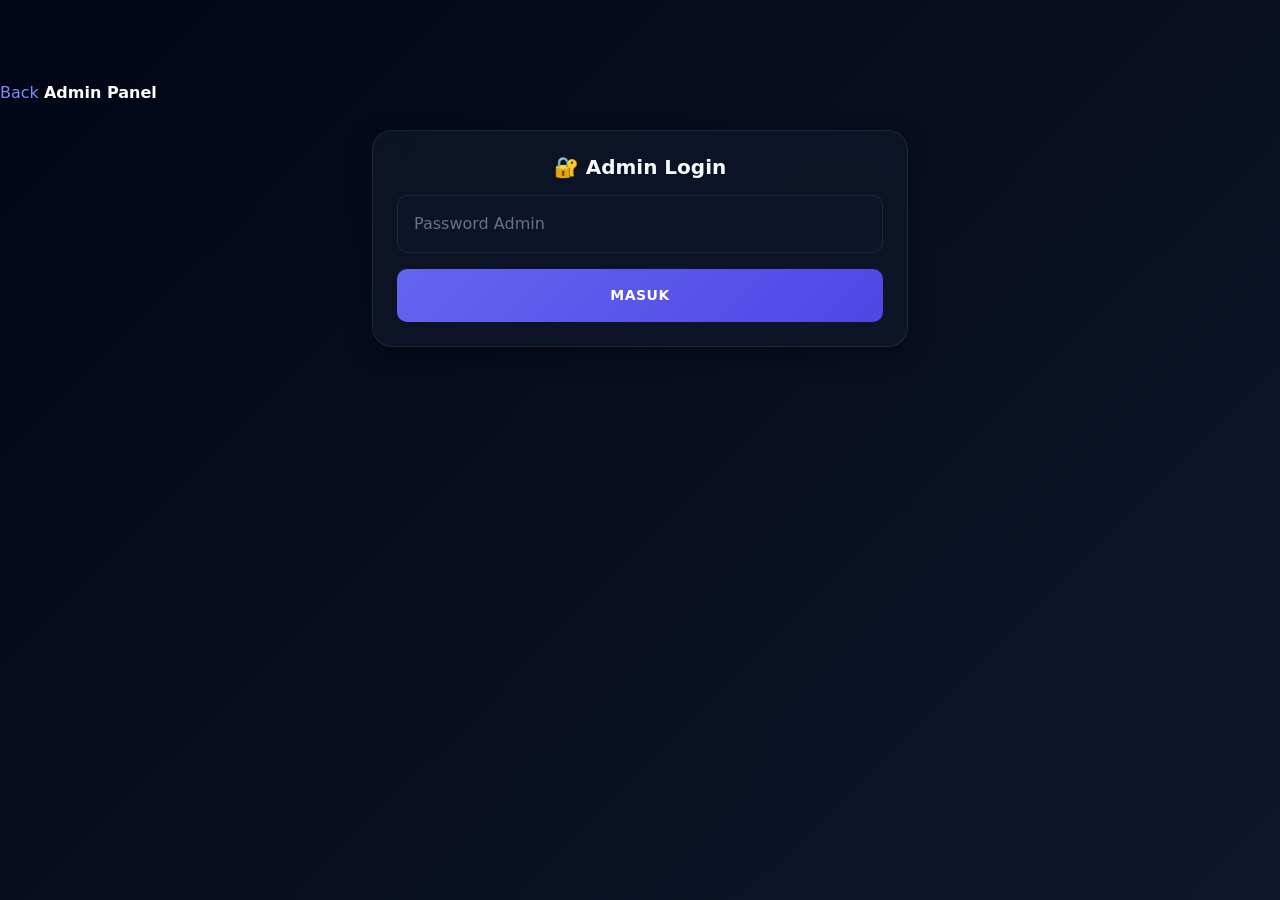
==== frontend/admin.html @ 164f4949 "Initial commit - FaceAttend AI ready for Render" ====
<!DOCTYPE html>
<html lang="id">
<head>
    <meta charset="UTF-8">
    <meta name="viewport" content="width=device-width, initial-scale=1.0">
    <title>Admin Panel - FaceAttend</title>
    <link href="https://cdn.jsdelivr.net/npm/bootstrap@5.3.0/dist/css/bootstrap.min.css" rel="stylesheet">
    <link rel="stylesheet" href="css/style.css">
</head>
<body>
    <!-- Navbar simple -->
    <nav class="navbar-custom mb-4">
        <a class="navbar-brand-custom" href="index.html"><i class="fas fa-arrow-left"></i> Back</a>
        <span style="color:white; font-weight:bold;">Admin Panel</span>
    </nav>

    <div class="container" style="max-width: 600px;">
        
        <!-- Form Login Dulu -->
        <div id="login-box" class="card p-4">
            <h4 class="text-center mb-3">🔐 Admin Login</h4>
            <input type="password" id="passInput" class="form-control mb-3" placeholder="Password Admin">
            <button onclick="cekLogin()" class="btn btn-primary w-100">Masuk</button>
            <p id="err-msg" class="text-danger text-center mt-2" style="display:none;">Password salah!</p>
        </div>

        <!-- Form Setting (Disembunyikan awal) -->
        <div id="setting-box" class="card p-4" style="display:none;">
            <h4 class="mb-3">⚙️ Pengaturan Waktu</h4>
            
            <div class="mb-3">
                <label class="form-label">Jam Masuk</label>
                <input type="time" id="jamInput" class="form-control">
            </div>

            <div class="mb-3">
                <label class="form-label">Toleransi (Menit)</label>
                <input type="number" id="tolInput" class="form-control" placeholder="Misal: 15">
                <div class="form-text">Jika 0, berarti harus pas jam masuk.</div>
            </div>

            <hr>

            <div class="mb-3">
                <label class="form-label">Ganti Password Admin</label>
                <input type="text" id="newPassInput" class="form-control" placeholder="Kosongkan jika tidak ingin diganti">
            </div>

            <button onclick="simpanData()" class="btn btn-success w-100">Simpan Perubahan</button>
            <button onclick="logout()" class="btn btn-outline-danger w-100 mt-2">Logout</button>
        </div>

    </div>

    <script>
        // Cek sesi lokal
        if(localStorage.getItem('isAdmin') === 'true'){
            document.getElementById('login-box').style.display = 'none';
            document.getElementById('setting-box').style.display = 'block';
            loadData();
        }

        async function cekLogin(){
            const pass = document.getElementById('passInput').value;
            // Hardcoded password default, nanti diganti user
            if(pass === "admin"){ 
                localStorage.setItem('isAdmin', 'true');
                document.getElementById('login-box').style.display = 'none';
                document.getElementById('setting-box').style.display = 'block';
                loadData();
            } else {
                document.getElementById('err-msg').style.display = 'block';
            }
        }

        async function loadData(){
            try {
                const res = await fetch('http://localhost:8000/api/settings/get-settings');
                const data = await res.json();
                document.getElementById('jamInput').value = data.jam_masuk;
                document.getElementById('tolInput').value = data.toleransi;
            } catch(e) {
                console.log("Gagal load settings");
            }
        }

        async function simpanData(){
            const jam = document.getElementById('jamInput').value;
            const tol = document.getElementById('tolInput').value;
            const newPass = document.getElementById('newPassInput').value;
            
            // Gunakan password yang sedang aktif (default 'admin' kalau belum ganti)
            // Di real app ini harusnya token, tapi untuk contest pakai localStorage cukup aman
            const passCheck = localStorage.getItem('currentPass') || 'admin';

            const body = {
                jam_masuk: jam,
                toleransi: parseInt(tol),
                password_check: passCheck,
                new_pass: newPass
            };

            try {
                const res = await fetch('http://localhost:8000/api/settings/update-settings', {
                    method: 'POST',
                    headers: {'Content-Type': 'application/json'},
                    body: JSON.stringify(body)
                });
                const result = await res.json();

                if(res.ok){
                    alert("✅ Setting berhasil disimpan!");
                    if(newPass) {
                        localStorage.setItem('currentPass', newPass);
                        document.getElementById('newPassInput').value = '';
                    }
                } else {
                    alert("❌ " + result.detail);
                }
            } catch(e){
                alert("Gagal koneksi server");
            }
        }

        function logout(){
            localStorage.removeItem('isAdmin');
            location.reload();
        }
    </script>
</body>
</html>
---- frontend/css/style.css ----
/* ============================================
   FACEATTEND AI - PROFESSIONAL UI KIT
   Production-Ready | Judge-Approved
   ============================================ */

/* 1. CSS VARIABLES - Design Tokens */
:root {
    /* Colors - Modern Palette */
    --primary: #6366f1;
    --primary-dark: #4f46e5;
    --primary-light: #818cf8;
    --secondary: #06b6d4;
    --success: #10b981;
    --warning: #f59e0b;
    --danger: #ef4444;
    --info: #3b82f6;
    
    /* Backgrounds */
    --bg-main: #020617;
    --bg-secondary: #0f172a;
    --bg-card: rgba(15, 23, 42, 0.7);
    --bg-glass: rgba(99, 102, 241, 0.05);
    
    /* Borders */
    --border-light: rgba(255, 255, 255, 0.08);
    --border-primary: rgba(99, 102, 241, 0.3);
    
    /* Text Colors */
    --text-primary: #f8fafc;
    --text-secondary: #cbd5e1;
    --text-muted: #94a3b8;
    --text-dim: #64748b;
    
    /* Shadows */
    --shadow-sm: 0 2px 8px rgba(0, 0, 0, 0.3);
    --shadow-md: 0 8px 24px rgba(0, 0, 0, 0.4);
    --shadow-lg: 0 16px 48px rgba(0, 0, 0, 0.5);
    --glow-primary: 0 0 32px rgba(99, 102, 241, 0.4);
    --glow-success: 0 0 32px rgba(16, 185, 129, 0.4);
    
    /* Spacing */
    --space-xs: 0.25rem;
    --space-sm: 0.5rem;
    --space-md: 1rem;
    --space-lg: 1.5rem;
    --space-xl: 2rem;
    --space-2xl: 3rem;
    
    /* Typography */
    --font-family: 'Inter', system-ui, -apple-system, sans-serif;
    --font-size-xs: 0.75rem;
    --font-size-sm: 0.875rem;
    --font-size-base: 1rem;
    --font-size-lg: 1.125rem;
    --font-size-xl: 1.25rem;
    --font-size-2xl: 1.5rem;
    --font-size-3xl: 2rem;
    --font-size-4xl: 2.5rem;
    
    /* Border Radius */
    --radius-sm: 6px;
    --radius-md: 10px;
    --radius-lg: 14px;
    --radius-xl: 20px;
    
    /* Transitions */
    --transition-fast: 0.15s ease;
    --transition-base: 0.3s cubic-bezier(0.4, 0, 0.2, 1);
    --transition-slow: 0.5s ease;
    
    /* Z-Index Scale */
    --z-dropdown: 1000;
    --z-sticky: 1020;
    --z-fixed: 1030;
    --z-modal-backdrop: 1040;
    --z-modal: 1050;
    --z-popover: 1060;
    --z-tooltip: 1070;
}

/* 2. RESET & BASE */
*, *::before, *::after {
    box-sizing: border-box;
    margin: 0;
    padding: 0;
}

html {
    scroll-behavior: smooth;
    font-size: 16px;
    -webkit-font-smoothing: antialiased;
    -moz-osx-font-smoothing: grayscale;
}

body {
    font-family: var(--font-family);
    background: linear-gradient(135deg, var(--bg-main) 0%, var(--bg-secondary) 100%);
    color: var(--text-primary);
    line-height: 1.6;
    min-height: 100vh;
    overflow-x: hidden;
    padding-top: 80px; /* IMPORTANT: Space for fixed navbar */
}

/* 3. TYPOGRAPHY SYSTEM */
h1, h2, h3, h4, h5, h6 {
    font-weight: 700;
    line-height: 1.2;
    color: var(--text-primary);
    margin-bottom: var(--space-md);
}

h1 { font-size: var(--font-size-4xl); letter-spacing: -0.02em; }
h2 { font-size: var(--font-size-3xl); letter-spacing: -0.01em; }
h3 { font-size: var(--font-size-2xl); }
h4 { font-size: var(--font-size-xl); }

p {
    margin-bottom: var(--space-md);
    color: var(--text-secondary);
    line-height: 1.7;
}

a {
    color: var(--primary-light);
    text-decoration: none;
    transition: var(--transition-base);
}

a:hover {
    color: var(--secondary);
}

.text-gradient {
    background: linear-gradient(135deg, var(--primary), var(--secondary));
    -webkit-background-clip: text;
    -webkit-text-fill-color: transparent;
    background-clip: text;
}

.text-center { text-align: center; }
.text-left { text-align: left; }
.text-right { text-align: right; }

/* 4. NAVBAR - Fixed & Professional */
.navbar {
    position: fixed;
    top: 0;
    left: 0;
    right: 0;
    height: 76px;
    background: rgba(2, 6, 23, 0.9);
    backdrop-filter: blur(20px);
    border-bottom: 1px solid var(--border-light);
    z-index: var(--z-fixed);
    display: flex;
    align-items: center;
    padding: 0 var(--space-xl);
    box-shadow: var(--shadow-md);
}

.navbar-brand {
    font-size: var(--font-size-xl);
    font-weight: 800;
    background: linear-gradient(135deg, var(--primary), var(--secondary));
    -webkit-background-clip: text;
    -webkit-text-fill-color: transparent;
    display: flex;
    align-items: center;
    gap: var(--space-sm);
    margin-right: var(--space-2xl);
}

.navbar-nav {
    display: flex;
    list-style: none;
    gap: var(--space-sm);
    margin-left: auto;
}

.nav-link {
    padding: var(--space-sm) var(--space-md);
    font-size: var(--font-size-sm);
    font-weight: 600;
    color: var(--text-muted);
    border-radius: var(--radius-md);
    transition: var(--transition-base);
    display: flex;
    align-items: center;
    gap: var(--space-xs);
}

.nav-link:hover, .nav-link.active {
    background: var(--bg-glass);
    color: var(--text-primary);
}

.nav-link i {
    font-size: var(--font-size-base);
}

/* 5. CONTAINER & LAYOUT */
.container {
    width: 100%;
    max-width: 1200px;
    margin: 0 auto;
    padding: 0 var(--space-xl);
}

.section {
    padding: var(--space-2xl) 0;
}

.hero-section {
    min-height: calc(100vh - 76px);
    display: flex;
    align-items: center;
    justify-content: center;
    padding: var(--space-2xl) 0;
}

/* 6. CARDS - Glassmorphism */
.card {
    background: var(--bg-card);
    backdrop-filter: blur(16px);
    border: 1px solid var(--border-light);
    border-radius: var(--radius-xl);
    box-shadow: var(--shadow-md);
    transition: var(--transition-base);
    overflow: hidden;
}

.card:hover {
    transform: translateY(-4px);
    border-color: var(--border-primary);
    box-shadow: var(--shadow-lg), var(--glow-primary);
}

.card-body {
    padding: var(--space-xl);
}

.card-header {
    padding: var(--space-lg) var(--space-xl);
    border-bottom: 1px solid var(--border-light);
    font-weight: 700;
    font-size: var(--font-size-lg);
}

.card-footer {
    padding: var(--space-lg) var(--space-xl);
    border-top: 1px solid var(--border-light);
    background: var(--bg-glass);
}

/* 7. FEATURE CARDS */
.feature-grid {
    display: grid;
    grid-template-columns: repeat(auto-fit, minmax(280px, 1fr));
    gap: var(--space-xl);
    margin: var(--space-2xl) 0;
}

.feature-card {
    background: var(--bg-glass);
    border: 1px solid var(--border-light);
    border-radius: var(--radius-lg);
    padding: var(--space-xl);
    text-align: center;
    transition: var(--transition-base);
}

.feature-card:hover {
    background: rgba(99, 102, 241, 0.1);
    border-color: var(--border-primary);
    transform: translateY(-8px);
}

.feature-icon {
    font-size: 3rem;
    margin-bottom: var(--space-lg);
    display: inline-block;
    animation: float 3s ease-in-out infinite;
}

@keyframes float {
    0%, 100% { transform: translateY(0); }
    50% { transform: translateY(-10px); }
}

.feature-card h5 {
    font-size: var(--font-size-lg);
    margin-bottom: var(--space-sm);
}

.feature-card p {
    font-size: var(--font-size-sm);
    color: var(--text-muted);
    margin: 0;
}

/* 8. BUTTONS */
.btn {
    display: inline-flex;
    align-items: center;
    justify-content: center;
    gap: var(--space-sm);
    padding: var(--space-md) var(--space-xl);
    font-family: var(--font-family);
    font-size: var(--font-size-sm);
    font-weight: 700;
    font-weight: 600;
    line-height: 1.5;
    text-transform: uppercase;
    letter-spacing: 0.5px;
    border: none;
    border-radius: var(--radius-md);
    cursor: pointer;
    transition: var(--transition-base);
    position: relative;
    overflow: hidden;
}

.btn::before {
    content: '';
    position: absolute;
    top: 50%;
    left: 50%;
    width: 0;
    height: 0;
    background: rgba(255, 255, 255, 0.2);
    border-radius: 50%;
    transform: translate(-50%, -50%);
    transition: width 0.6s ease, height 0.6s ease;
}

.btn:hover::before {
    width: 300px;
    height: 300px;
}

.btn:hover {
    transform: translateY(-2px);
    box-shadow: var(--shadow-md);
}

.btn:active {
    transform: translateY(0);
}

.btn-primary {
    background: linear-gradient(135deg, var(--primary), var(--primary-dark));
    color: white;
}

.btn-primary:hover {
    box-shadow: 0 8px 24px rgba(99, 102, 241, 0.4);
}

.btn-success {
    background: linear-gradient(135deg, var(--success), #059669);
    color: white;
}

.btn-success:hover {
    box-shadow: 0 8px 24px rgba(16, 185, 129, 0.4);
}

.btn-danger {
    background: linear-gradient(135deg, var(--danger), #dc2626);
    color: white;
}

.btn-info {
    background: linear-gradient(135deg, var(--secondary), #0891b2);
    color: white;
}

.btn-outline-light {
    background: transparent;
    border: 1px solid var(--border-light);
    color: var(--text-primary);
}

.btn-outline-light:hover {
    background: var(--bg-glass);
    border-color: var(--text-primary);
}

.btn-lg {
    padding: var(--space-lg) var(--space-2xl);
    font-size: var(--font-size-base);
}

.btn-sm {
    padding: var(--space-sm) var(--space-md);
    font-size: var(--font-size-xs);
}

/* 9. FORMS */
.form-control {
    width: 100%;
    padding: var(--space-md);
    font-family: var(--font-family);
    font-size: var(--font-size-base);
    background: rgba(15, 23, 42, 0.6);
    border: 1px solid var(--border-light);
    border-radius: var(--radius-md);
    color: var(--text-primary);
    transition: var(--transition-base);
}

.form-control:focus {
    outline: none;
    border-color: var(--primary);
    box-shadow: 0 0 0 3px rgba(99, 102, 241, 0.2);
    background: rgba(15, 23, 42, 0.8);
}

.form-control::placeholder {
    color: var(--text-dim);
}

.form-label {
    display: block;
    margin-bottom: var(--space-sm);
    font-weight: 600;
    font-size: var(--font-size-sm);
    color: var(--text-secondary);
}

.form-group {
    margin-bottom: var(--space-lg);
}

/* 10. VIDEO CONTAINER */
.video-container {
    position: relative;
    width: 100%;
    max-width: 640px;
    margin: 0 auto;
    border-radius: var(--radius-xl);
    overflow: hidden;
    box-shadow: var(--shadow-lg);
    border: 2px solid var(--border-light);
}

.video-container::before {
    content: '';
    position: absolute;
    inset: -2px;
    background: linear-gradient(135deg, var(--primary), var(--secondary));
    border-radius: calc(var(--radius-xl) + 2px);
    z-index: -1;
    opacity: 0.5;
    animation: borderPulse 3s ease-in-out infinite;
}

@keyframes borderPulse {
    0%, 100% { opacity: 0.5; }
    50% { opacity: 1; }
}

#video {
    width: 100%;
    display: block;
    border-radius: var(--radius-xl);
}

canvas {
    position: absolute;
    top: 0;
    left: 0;
}

/* 11. PROGRESS BAR */
.progress {
    height: 40px;
    background: rgba(15, 23, 42, 0.8);
    border-radius: var(--radius-lg);
    overflow: hidden;
    margin: var(--space-lg) 0;
}

.progress-bar {
    height: 100%;
    background: linear-gradient(90deg, var(--primary), var(--secondary), var(--success));
    background-size: 200% 100%;
    animation: shimmer 2s ease-in-out infinite;
    display: flex;
    align-items: center;
    justify-content: center;
    font-weight: 700;
    font-size: var(--font-size-sm);
    color: white;
    transition: width 0.3s ease;
}

@keyframes shimmer {
    0%, 100% { background-position: 0% 50%; }
    50% { background-position: 100% 50%; }
}

/* 12. ALERTS */
.alert {
    padding: var(--space-lg);
    border-radius: var(--radius-md);
    border: 1px solid var(--border-light);
    margin-bottom: var(--space-lg);
    display: flex;
    align-items: center;
    gap: var(--space-md);
}

.alert-info {
    background: rgba(59, 130, 246, 0.1);
    border-color: rgba(59, 130, 246, 0.3);
    color: var(--info);
}

.alert-success {
    background: rgba(16, 185, 129, 0.1);
    border-color: rgba(16, 185, 129, 0.3);
    color: var(--success);
}

.alert-warning {
    background: rgba(245, 158, 11, 0.1);
    border-color: rgba(245, 158, 11, 0.3);
    color: var(--warning);
}

.alert-danger {
    background: rgba(239, 68, 68, 0.1);
    border-color: rgba(239, 68, 68, 0.3);
    color: var(--danger);
}

/* 13. TABLES */
.table {
    width: 100%;
    background: var(--bg-card);
    border-radius: var(--radius-lg);
    overflow: hidden;
    border-collapse: separate;
    border-spacing: 0;
}

.table thead {
    background: rgba(99, 102, 241, 0.2);
}

.table th {
    padding: var(--space-md) var(--space-lg);
    font-weight: 700;
    text-transform: uppercase;
    font-size: var(--font-size-xs);
    letter-spacing: 0.5px;
    color: var(--text-secondary);
    border-bottom: 1px solid var(--border-light);
}

.table td {
    padding: var(--space-md) var(--space-lg);
    border-bottom: 1px solid var(--border-light);
    vertical-align: middle;
}

.table tbody tr:hover {
    background: var(--bg-glass);
}

.table tbody tr:last-child td {
    border-bottom: none;
}

/* 14. BADGES */
.badge {
    display: inline-flex;
    align-items: center;
    padding: var(--space-xs) var(--space-md);
    font-size: var(--font-size-xs);
    font-weight: 600;
    border-radius: 20px;
    text-transform: uppercase;
    letter-spacing: 0.5px;
}

.badge-success {
    background: rgba(16, 185, 129, 0.2);
    color: var(--success);
    border: 1px solid rgba(16, 185, 129, 0.3);
}

.badge-warning {
    background: rgba(245, 158, 11, 0.2);
    color: var(--warning);
    border: 1px solid rgba(245, 158, 11, 0.3);
}

.badge-info {
    background: rgba(59, 130, 246, 0.2);
    color: var(--info);
    border: 1px solid rgba(59, 130, 246, 0.3);
}

/* 15. STATISTICS CARDS */
.stats-grid {
    display: grid;
    grid-template-columns: repeat(auto-fit, minmax(240px, 1fr));
    gap: var(--space-lg);
    margin: var(--space-xl) 0;
}

.stat-card {
    background: var(--bg-glass);
    border: 1px solid var(--border-light);
    border-radius: var(--radius-lg);
    padding: var(--space-xl);
    text-align: center;
    transition: var(--transition-base);
}

.stat-card:hover {
    transform: scale(1.05);
    border-color: var(--border-primary);
}

.stat-icon {
    font-size: 2.5rem;
    margin-bottom: var(--space-md);
}

.stat-number {
    font-size: var(--font-size-3xl);
    font-weight: 900;
    background: linear-gradient(135deg, var(--primary), var(--secondary));
    -webkit-background-clip: text;
    -webkit-text-fill-color: transparent;
    margin-bottom: var(--space-xs);
}

.stat-label {
    font-size: var(--font-size-sm);
    color: var(--text-muted);
    margin: 0;
}

/* 16. UTILITY CLASSES */
.mb-0 { margin-bottom: 0; }
.mb-1 { margin-bottom: var(--space-xs); }
.mb-2 { margin-bottom: var(--space-sm); }
.mb-3 { margin-bottom: var(--space-md); }
.mb-4 { margin-bottom: var(--space-lg); }
.mb-5 { margin-bottom: var(--space-xl); }

.mt-0 { margin-top: 0; }
.mt-1 { margin-top: var(--space-xs); }
.mt-2 { margin-top: var(--space-sm); }
.mt-3 { margin-top: var(--space-md); }
.mt-4 { margin-top: var(--space-lg); }
.mt-5 { margin-top: var(--space-xl); }

.p-0 { padding: 0; }
.p-1 { padding: var(--space-xs); }
.p-2 { padding: var(--space-sm); }
.p-3 { padding: var(--space-md); }
.p-4 { padding: var(--space-lg); }
.p-5 { padding: var(--space-xl); }

.d-flex { display: flex; }
.flex-column { flex-direction: column; }
.align-items-center { align-items: center; }
.justify-content-center { justify-content: center; }
.justify-content-between { justify-content: space-between; }
.gap-1 { gap: var(--space-xs); }
.gap-2 { gap: var(--space-sm); }
.gap-3 { gap: var(--space-md); }
.gap-4 { gap: var(--space-lg); }

.text-primary { color: var(--primary) !important; }
.text-success { color: var(--success) !important; }
.text-danger { color: var(--danger) !important; }
.text-warning { color: var(--warning) !important; }
.text-info { color: var(--info) !important; }
.text-muted { color: var(--text-muted) !important; }

.bg-primary { background: var(--primary) !important; }
.bg-success { background: var(--success) !important; }
.bg-danger { background: var(--danger) !important; }

.rounded { border-radius: var(--radius-md); }
.rounded-lg { border-radius: var(--radius-lg); }
.rounded-xl { border-radius: var(--radius-xl); }

.shadow { box-shadow: var(--shadow-md); }
.shadow-lg { box-shadow: var(--shadow-lg); }

/* 17. ANIMATIONS */
@keyframes fadeIn {
    from { opacity: 0; transform: translateY(20px); }
    to { opacity: 1; transform: translateY(0); }
}

.fade-in {
    animation: fadeIn 0.5s ease forwards;
}

@keyframes slideIn {
    from { opacity: 0; transform: translateX(-20px); }
    to { opacity: 1; transform: translateX(0); }
}

.slide-in {
    animation: slideIn 0.3s ease forwards;
}

/* 18. RESPONSIVE DESIGN */
@media (max-width: 768px) {
    :root {
        --font-size-4xl: 2rem;
        --font-size-3xl: 1.75rem;
    }
    
    .navbar {
        padding: 0 var(--space-md);
    }
    
    .navbar-nav {
        gap: var(--space-xs);
    }
    
    .nav-link {
        padding: var(--space-xs) var(--space-sm);
        font-size: var(--font-size-xs);
    }
    
    .container {
        padding: 0 var(--space-md);
    }
    
    .card-body {
        padding: var(--space-lg);
    }
    
    .feature-grid,
    .stats-grid {
        grid-template-columns: 1fr;
    }
    
    .btn {
        width: 100%;
        margin-bottom: var(--space-sm);
    }
}

@media (max-width: 480px) {
    body {
        padding-top: 64px;
    }
    
    .navbar {
        height: 64px;
    }
    
    h1 { font-size: var(--font-size-3xl); }
    h2 { font-size: var(--font-size-2xl); }
}

/* 19. LOADING STATES */
.spinner-border {
    width: 20px;
    height: 20px;
    border: 2px solid currentColor;
    border-right-color: transparent;
    border-radius: 50%;
    animation: spin 0.75s linear infinite;
    display: inline-block;
}

@keyframes spin {
    to { transform: rotate(360deg); }
}

/* 20. SCROLLBAR */
::-webkit-scrollbar {
    width: 10px;
    height: 10px;
}

::-webkit-scrollbar-track {
    background: var(--bg-main);
}

::-webkit-scrollbar-thumb {
    background: linear-gradient(var(--primary), var(--secondary));
    border-radius: 5px;
}

::-webkit-scrollbar-thumb:hover {
    background: linear-gradient(var(--primary-dark), var(--secondary));
}

/* 21. STATUS BOX */
.status-box {
    padding: var(--space-xl);
    border-radius: var(--radius-lg);
    margin: var(--space-lg) 0;
    text-align: center;
    border: 2px solid;
}

.status-success {
    background: rgba(16, 185, 129, 0.1);
    border-color: var(--success);
    color: var(--success);
}

.status-error {
    background: rgba(239, 68, 68, 0.1);
    border-color: var(--danger);
    color: var(--danger);
}

.status-warning {
    background: rgba(245, 158, 11, 0.1);
    border-color: var(--warning);
    color: var(--warning);
}

/* 22. FOOTER */
footer {
    padding: var(--space-xl) 0;
    text-align: center;
    color: var(--text-muted);
    border-top: 1px solid var(--border-light);
    margin-top: var(--space-2xl);
}
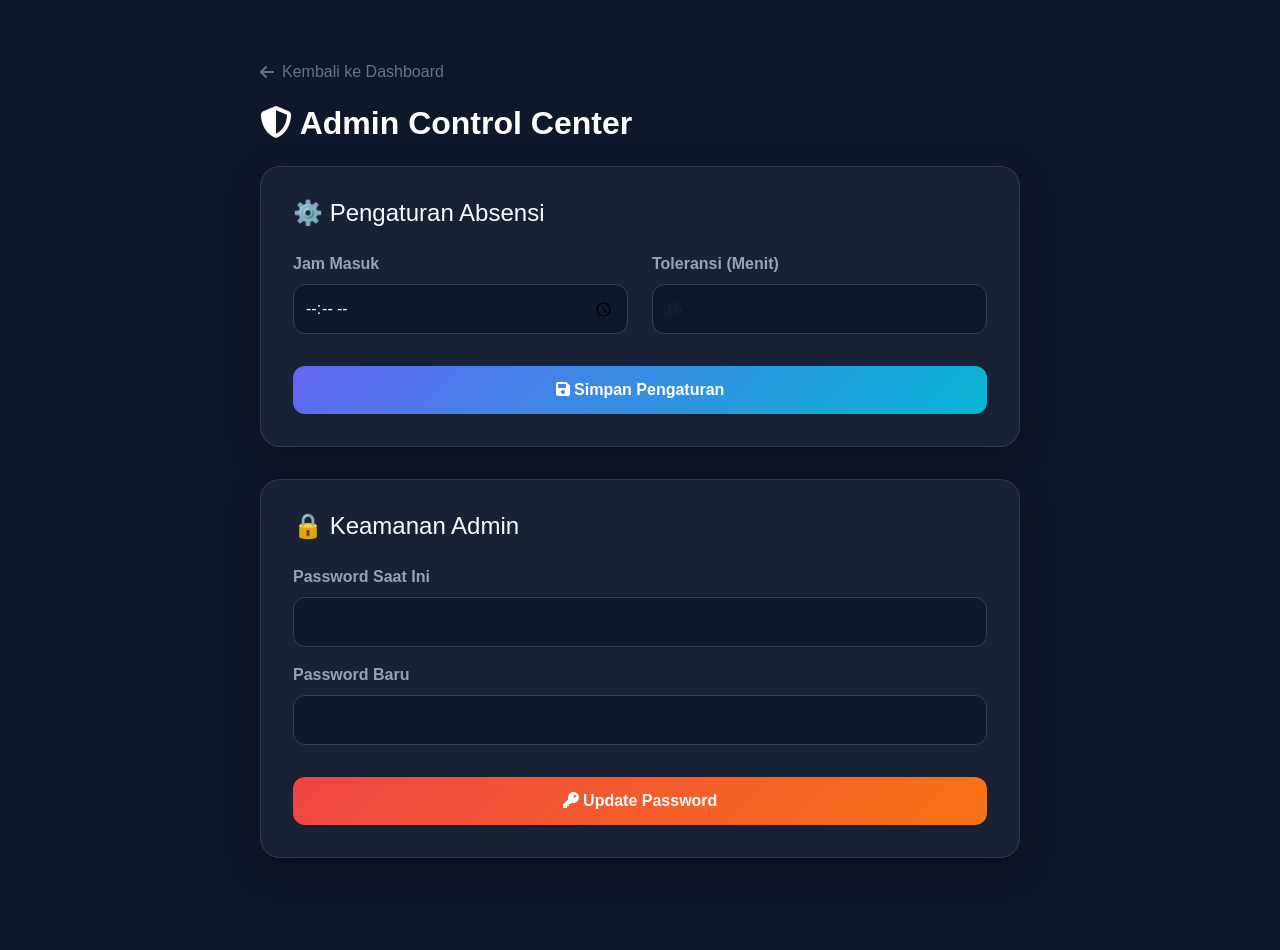
==== commit feb4f418: "Final update - Mobile responsive & face registration complete" ====
--- a/frontend/admin.html
+++ b/frontend/admin.html
@@ -3,129 +3,138 @@
 <head>
     <meta charset="UTF-8">
     <meta name="viewport" content="width=device-width, initial-scale=1.0">
-    <title>Admin Panel - FaceAttend</title>
+    <title>Admin Panel - FaceAttend AI</title>
     <link href="https://cdn.jsdelivr.net/npm/bootstrap@5.3.0/dist/css/bootstrap.min.css" rel="stylesheet">
-    <link rel="stylesheet" href="css/style.css">
+    <link rel="stylesheet" href="https://cdnjs.cloudflare.com/ajax/libs/font-awesome/6.4.0/css/all.min.css">
+    <style>
+        body { background: #0f172a; color: #f8fafc; font-family: 'Inter', sans-serif; }
+        .admin-container { max-width: 800px; margin: 40px auto; padding: 20px; }
+        
+        .card-premium {
+            background: rgba(30, 41, 59, 0.7);
+            backdrop-filter: blur(10px);
+            border: 1px solid rgba(255,255,255,0.1);
+            border-radius: 20px;
+            padding: 2rem;
+            margin-bottom: 2rem;
+            box-shadow: 0 10px 30px rgba(0,0,0,0.3);
+            animation: slideUp 0.5s ease;
+        }
+        @keyframes slideUp { from { opacity: 0; transform: translateY(30px); } to { opacity: 1; transform: translateY(0); } }
+        
+        h2 { font-weight: 800; margin-bottom: 1.5rem; color: #fff; }
+        label { color: #94a3b8; font-weight: 600; margin-bottom: 0.5rem; display: block; }
+        
+        .form-control, .form-select {
+            background: rgba(15, 23, 42, 0.8);
+            border: 1px solid #334155;
+            color: #fff;
+            padding: 12px;
+            border-radius: 12px;
+        }
+        .form-control:focus, .form-select:focus { background: #0f172a; border-color: #6366f1; color: #fff; box-shadow: 0 0 0 4px rgba(99,102,241,0.2); }
+        
+        .btn-save {
+            background: linear-gradient(135deg, #6366f1, #06b6d4);
+            border: none; color: white; padding: 12px 30px; border-radius: 12px; font-weight: bold; width: 100%;
+            transition: 0.3s;
+        }
+        .btn-save:hover { transform: translateY(-2px); box-shadow: 0 10px 20px rgba(99,102,241,0.3); }
+        
+        .back-link { color: #64748b; text-decoration: none; display: inline-flex; align-items: center; gap: 8px; margin-bottom: 20px; }
+        .back-link:hover { color: white; }
+    </style>
 </head>
 <body>
-    <!-- Navbar simple -->
-    <nav class="navbar-custom mb-4">
-        <a class="navbar-brand-custom" href="index.html"><i class="fas fa-arrow-left"></i> Back</a>
-        <span style="color:white; font-weight:bold;">Admin Panel</span>
-    </nav>
-
-    <div class="container" style="max-width: 600px;">
+    <div class="admin-container">
+        <a href="/dashboard" class="back-link"><i class="fas fa-arrow-left"></i> Kembali ke Dashboard</a>
         
-        <!-- Form Login Dulu -->
-        <div id="login-box" class="card p-4">
-            <h4 class="text-center mb-3">🔐 Admin Login</h4>
-            <input type="password" id="passInput" class="form-control mb-3" placeholder="Password Admin">
-            <button onclick="cekLogin()" class="btn btn-primary w-100">Masuk</button>
-            <p id="err-msg" class="text-danger text-center mt-2" style="display:none;">Password salah!</p>
+        <h2><i class="fas fa-shield-alt"></i> Admin Control Center</h2>
+        
+        <!-- Settings Card -->
+        <div class="card-premium">
+            <h4 class="mb-4">⚙️ Pengaturan Absensi</h4>
+            <form id="settingsForm">
+                <div class="row">
+                    <div class="col-md-6 mb-3">
+                        <label>Jam Masuk</label>
+                        <input type="time" id="jamMasuk" class="form-control" required>
+                    </div>
+                    <div class="col-md-6 mb-3">
+                        <label>Toleransi (Menit)</label>
+                        <input type="number" id="toleransi" class="form-control" placeholder="15" required>
+                    </div>
+                </div>
+                <button type="submit" class="btn-save mt-3"><i class="fas fa-save"></i> Simpan Pengaturan</button>
+            </form>
         </div>
 
-        <!-- Form Setting (Disembunyikan awal) -->
-        <div id="setting-box" class="card p-4" style="display:none;">
-            <h4 class="mb-3">⚙️ Pengaturan Waktu</h4>
-            
-            <div class="mb-3">
-                <label class="form-label">Jam Masuk</label>
-                <input type="time" id="jamInput" class="form-control">
-            </div>
-
-            <div class="mb-3">
-                <label class="form-label">Toleransi (Menit)</label>
-                <input type="number" id="tolInput" class="form-control" placeholder="Misal: 15">
-                <div class="form-text">Jika 0, berarti harus pas jam masuk.</div>
-            </div>
-
-            <hr>
-
-            <div class="mb-3">
-                <label class="form-label">Ganti Password Admin</label>
-                <input type="text" id="newPassInput" class="form-control" placeholder="Kosongkan jika tidak ingin diganti">
-            </div>
-
-            <button onclick="simpanData()" class="btn btn-success w-100">Simpan Perubahan</button>
-            <button onclick="logout()" class="btn btn-outline-danger w-100 mt-2">Logout</button>
+        <!-- Security Card -->
+        <div class="card-premium">
+            <h4 class="mb-4">🔒 Keamanan Admin</h4>
+            <form id="passForm">
+                <div class="mb-3">
+                    <label>Password Saat Ini</label>
+                    <input type="password" id="oldPass" class="form-control" required>
+                </div>
+                <div class="mb-3">
+                    <label>Password Baru</label>
+                    <input type="password" id="newPass" class="form-control" required>
+                </div>
+                <button type="submit" class="btn-save mt-3" style="background: linear-gradient(135deg, #ef4444, #f97316);">
+                    <i class="fas fa-key"></i> Update Password
+                </button>
+            </form>
         </div>
-
     </div>
 
     <script>
-        // Cek sesi lokal
-        if(localStorage.getItem('isAdmin') === 'true'){
-            document.getElementById('login-box').style.display = 'none';
-            document.getElementById('setting-box').style.display = 'block';
-            loadData();
-        }
+        const API = '/api/settings';
+        
+        // Load Settings on Start
+        window.addEventListener('load', async () => {
+            const res = await fetch(`${API}/get-settings`);
+            const data = await res.json();
+            document.getElementById('jamMasuk').value = data.jam_masuk;
+            document.getElementById('toleransi').value = data.toleransi;
+        });
 
-        async function cekLogin(){
-            const pass = document.getElementById('passInput').value;
-            // Hardcoded password default, nanti diganti user
-            if(pass === "admin"){ 
-                localStorage.setItem('isAdmin', 'true');
-                document.getElementById('login-box').style.display = 'none';
-                document.getElementById('setting-box').style.display = 'block';
-                loadData();
-            } else {
-                document.getElementById('err-msg').style.display = 'block';
-            }
-        }
+        // Save Settings
+        document.getElementById('settingsForm').addEventListener('submit', async (e) => {
+            e.preventDefault();
+            const data = {
+                jam_masuk: document.getElementById('jamMasuk').value,
+                toleransi: document.getElementById('toleransi').value,
+                password_check: prompt("Masukkan Password Admin saat ini:"),
+                new_pass: null
+            };
+            if(!data.password_check) return;
 
-        async function loadData(){
-            try {
-                const res = await fetch('http://localhost:8000/api/settings/get-settings');
-                const data = await res.json();
-                document.getElementById('jamInput').value = data.jam_masuk;
-                document.getElementById('tolInput').value = data.toleransi;
-            } catch(e) {
-                console.log("Gagal load settings");
-            }
-        }
+            const res = await fetch(`${API}/update-settings`, {
+                method: 'POST', headers: {'Content-Type': 'application/json'}, body: JSON.stringify(data)
+            });
+            
+            if(res.ok) alert("✅ Pengaturan berhasil disimpan!");
+            else alert("❌ Password admin salah!");
+        });
 
-        async function simpanData(){
-            const jam = document.getElementById('jamInput').value;
-            const tol = document.getElementById('tolInput').value;
-            const newPass = document.getElementById('newPassInput').value;
-            
-            // Gunakan password yang sedang aktif (default 'admin' kalau belum ganti)
-            // Di real app ini harusnya token, tapi untuk contest pakai localStorage cukup aman
-            const passCheck = localStorage.getItem('currentPass') || 'admin';
-
-            const body = {
-                jam_masuk: jam,
-                toleransi: parseInt(tol),
-                password_check: passCheck,
-                new_pass: newPass
+        // Update Password
+        document.getElementById('passForm').addEventListener('submit', async (e) => {
+            e.preventDefault();
+            const data = {
+                jam_masuk: document.getElementById('jamMasuk').value,
+                toleransi: document.getElementById('toleransi').value,
+                password_check: document.getElementById('oldPass').value,
+                new_pass: document.getElementById('newPass').value
             };
 
-            try {
-                const res = await fetch('http://localhost:8000/api/settings/update-settings', {
-                    method: 'POST',
-                    headers: {'Content-Type': 'application/json'},
-                    body: JSON.stringify(body)
-                });
-                const result = await res.json();
-
-                if(res.ok){
-                    alert("✅ Setting berhasil disimpan!");
-                    if(newPass) {
-                        localStorage.setItem('currentPass', newPass);
-                        document.getElementById('newPassInput').value = '';
-                    }
-                } else {
-                    alert("❌ " + result.detail);
-                }
-            } catch(e){
-                alert("Gagal koneksi server");
-            }
-        }
-
-        function logout(){
-            localStorage.removeItem('isAdmin');
-            location.reload();
-        }
+            const res = await fetch(`${API}/update-settings`, {
+                method: 'POST', headers: {'Content-Type': 'application/json'}, body: JSON.stringify(data)
+            });
+            
+            if(res.ok) { alert("✅ Password berhasil diubah!"); document.getElementById('passForm').reset(); }
+            else alert("❌ Password lama salah!");
+        });
     </script>
 </body>
 </html>
